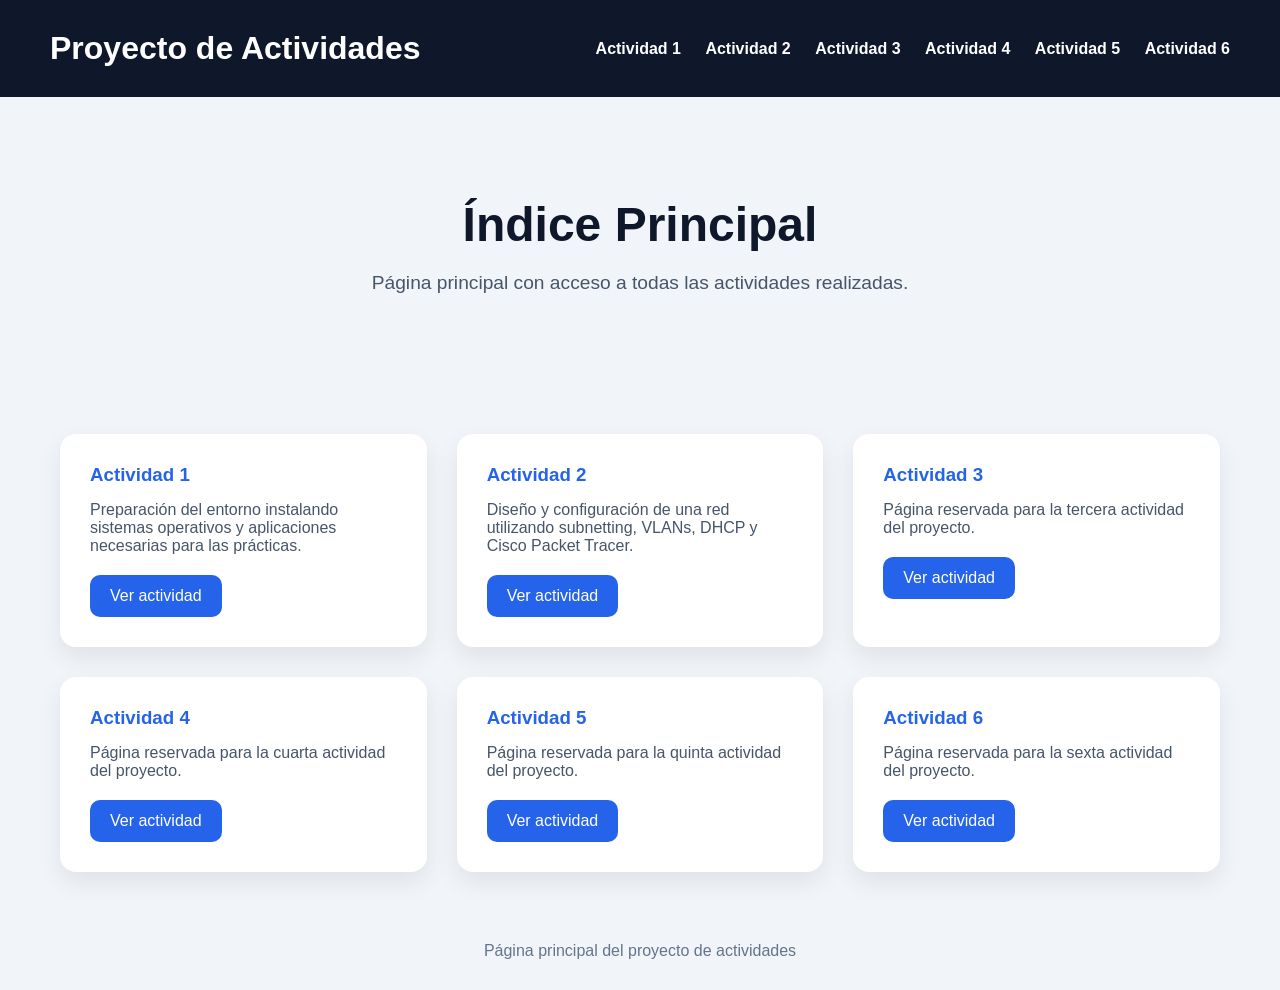
==== index.html @ eec074d3 "agregue cosas  nuevas" ====
<!DOCTYPE html>
<html lang="es">
<head>
  <meta charset="UTF-8">
  <meta name="viewport" content="width=device-width, initial-scale=1.0">
  <title>Índice de Actividades</title>

  <style>
    * {
      margin: 0;
      padding: 0;
      box-sizing: border-box;
    }

    body {
      font-family: Arial, sans-serif;
      background: #f1f5f9;
      color: #1e293b;
    }

    header {
      background: #0f172a;
      color: white;
      padding: 30px 50px;
      display: flex;
      justify-content: space-between;
      align-items: center;
      position: sticky;
      top: 0;
    }

    header h1 {
      font-size: 2rem;
    }

    nav a {
      color: white;
      text-decoration: none;
      margin-left: 20px;
      font-weight: bold;
      transition: 0.3s;
    }

    nav a:hover {
      color: #60a5fa;
    }

    .hero {
      text-align: center;
      padding: 100px 20px;
    }

    .hero h2 {
      font-size: 3rem;
      margin-bottom: 20px;
      color: #0f172a;
    }

    .hero p {
      font-size: 1.2rem;
      color: #475569;
    }

    .container {
      max-width: 1200px;
      margin: auto;
      padding: 40px 20px;
      display: grid;
      grid-template-columns: repeat(auto-fit, minmax(300px, 1fr));
      gap: 30px;
    }

    .card {
      background: white;
      border-radius: 16px;
      padding: 30px;
      box-shadow: 0 10px 25px rgba(0,0,0,0.08);
      transition: 0.3s;
    }

    .card:hover {
      transform: translateY(-5px);
    }

    .card h3 {
      margin-bottom: 15px;
      color: #2563eb;
    }

    .card p {
      margin-bottom: 20px;
      color: #475569;
    }

    .card a {
      display: inline-block;
      padding: 12px 20px;
      background: #2563eb;
      color: white;
      text-decoration: none;
      border-radius: 10px;
      transition: 0.3s;
    }

    .card a:hover {
      background: #1d4ed8;
    }

    footer {
      text-align: center;
      padding: 30px;
      color: #64748b;
    }
  </style>
</head>
<body>

  <header>
    <h1>Proyecto de Actividades</h1>

    <nav>
      <a href="actividad1.html">Actividad 1</a>
      <a href="actividad2.html">Actividad 2</a>
      <a href="actividad3.html">Actividad 3</a>
      <a href="actividad4.html">Actividad 4</a>
      <a href="actividad5.html">Actividad 5</a>
      <a href="actividad6.html">Actividad 6</a>
    </nav>
  </header>

  <section class="hero">
    <h2>Índice Principal</h2>
    <p>
      Página principal con acceso a todas las actividades realizadas.
    </p>
  </section>

  <section class="container">

    <div class="card">
      <h3>Actividad 1</h3>
      <p>
        Preparación del entorno instalando sistemas operativos y aplicaciones necesarias para las prácticas.
      </p>
      <a href="actividad1.html">Ver actividad</a>
    </div>

    <div class="card">
      <h3>Actividad 2</h3>
      <p>
        Diseño y configuración de una red utilizando subnetting, VLANs, DHCP y Cisco Packet Tracer.
      </p>
      <a href="actividad2.html">Ver actividad</a>
    </div>

    <div class="card">
      <h3>Actividad 3</h3>
      <p>
        Página reservada para la tercera actividad del proyecto.
      </p>
      <a href="actividad3.html">Ver actividad</a>
    </div>

    <div class="card">
      <h3>Actividad 4</h3>
      <p>
        Página reservada para la cuarta actividad del proyecto.
      </p>
      <a href="actividad4.html">Ver actividad</a>
    </div>

    <div class="card">
      <h3>Actividad 5</h3>
      <p>
        Página reservada para la quinta actividad del proyecto.
      </p>
      <a href="actividad5.html">Ver actividad</a>
    </div>

    <div class="card">
      <h3>Actividad 6</h3>
      <p>
        Página reservada para la sexta actividad del proyecto.
      </p>
      <a href="actividad6.html">Ver actividad</a>
    </div>

  </section>

  <footer>
    Página principal del proyecto de actividades
  </footer>

  <script>
    console.log('Página principal cargada correctamente');
  </script>

</body>
</html>
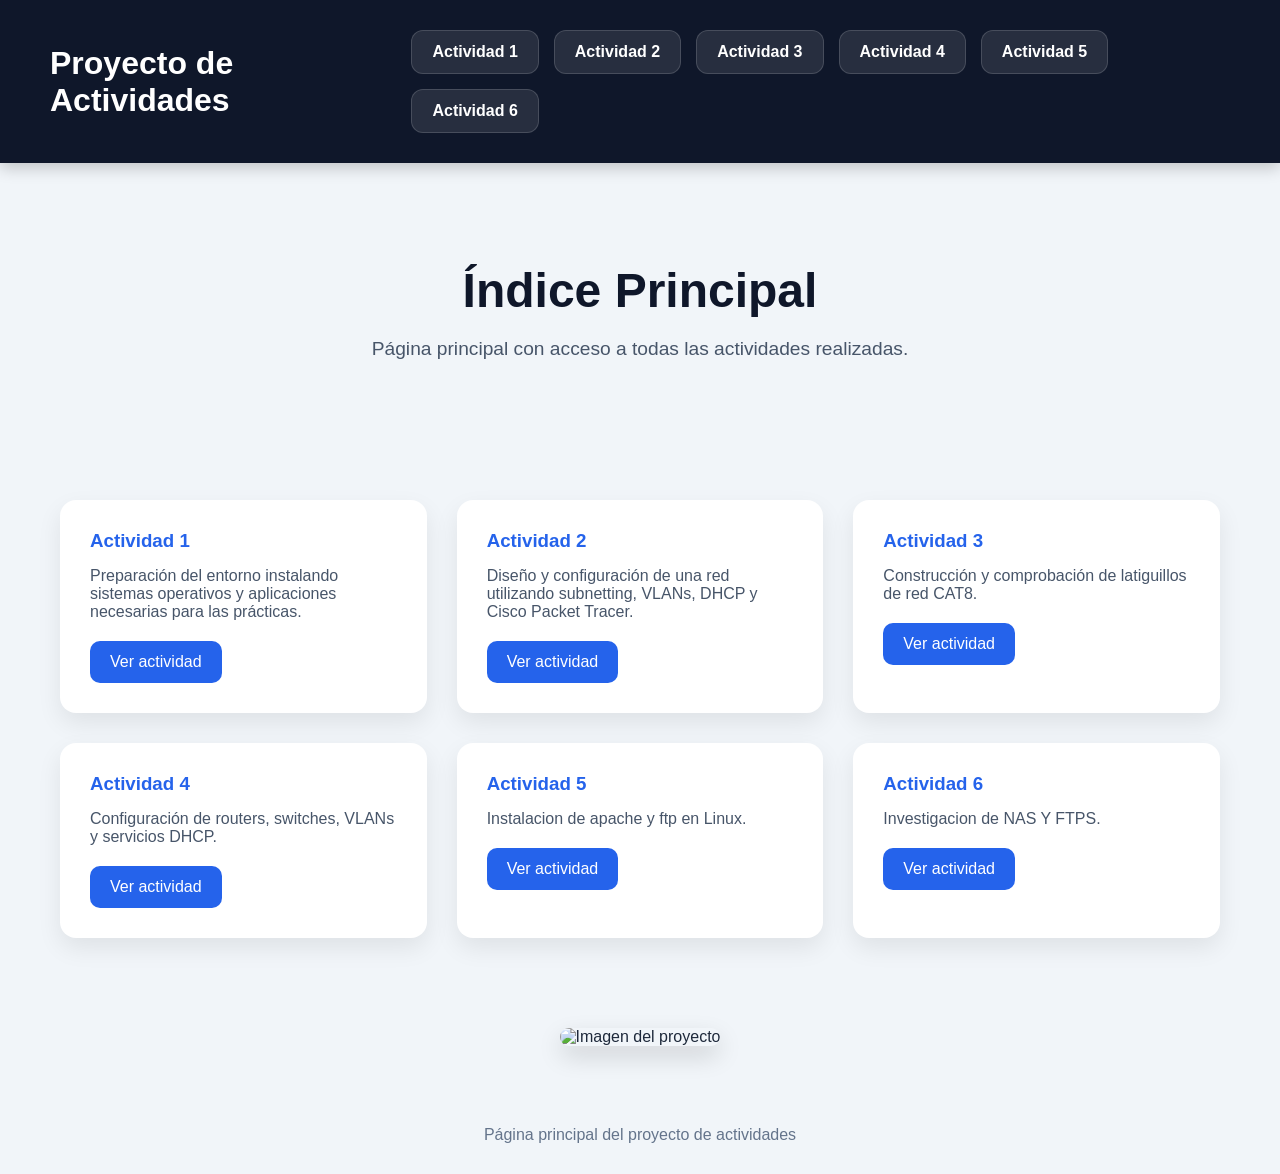
==== commit 9244eca9: "agregue cosas  nuevas" ====
--- a/index.html
+++ b/index.html
@@ -1,121 +1,152 @@
 <!DOCTYPE html>
 <html lang="es">
 <head>
+
   <meta charset="UTF-8">
   <meta name="viewport" content="width=device-width, initial-scale=1.0">
+
   <title>Índice de Actividades</title>
 
   <style>
-    * {
-      margin: 0;
-      padding: 0;
-      box-sizing: border-box;
-    }
-
-    body {
+
+    *{
+      margin:0;
+      padding:0;
+      box-sizing:border-box;
+    }
+
+    body{
       font-family: Arial, sans-serif;
-      background: #f1f5f9;
-      color: #1e293b;
-    }
-
-    header {
-      background: #0f172a;
-      color: white;
-      padding: 30px 50px;
-      display: flex;
-      justify-content: space-between;
-      align-items: center;
-      position: sticky;
-      top: 0;
-    }
-
-    header h1 {
-      font-size: 2rem;
-    }
-
-    nav a {
-      color: white;
-      text-decoration: none;
-      margin-left: 20px;
-      font-weight: bold;
-      transition: 0.3s;
-    }
-
-    nav a:hover {
-      color: #60a5fa;
-    }
-
-    .hero {
-      text-align: center;
-      padding: 100px 20px;
-    }
-
-    .hero h2 {
-      font-size: 3rem;
-      margin-bottom: 20px;
-      color: #0f172a;
-    }
-
-    .hero p {
-      font-size: 1.2rem;
-      color: #475569;
-    }
-
-    .container {
-      max-width: 1200px;
-      margin: auto;
-      padding: 40px 20px;
-      display: grid;
-      grid-template-columns: repeat(auto-fit, minmax(300px, 1fr));
-      gap: 30px;
-    }
-
-    .card {
-      background: white;
-      border-radius: 16px;
-      padding: 30px;
-      box-shadow: 0 10px 25px rgba(0,0,0,0.08);
-      transition: 0.3s;
-    }
-
-    .card:hover {
-      transform: translateY(-5px);
-    }
-
-    .card h3 {
-      margin-bottom: 15px;
-      color: #2563eb;
-    }
-
-    .card p {
-      margin-bottom: 20px;
-      color: #475569;
-    }
-
-    .card a {
-      display: inline-block;
-      padding: 12px 20px;
-      background: #2563eb;
-      color: white;
-      text-decoration: none;
-      border-radius: 10px;
-      transition: 0.3s;
-    }
-
-    .card a:hover {
-      background: #1d4ed8;
-    }
-
-    footer {
-      text-align: center;
-      padding: 30px;
-      color: #64748b;
-    }
+      background:#f1f5f9;
+      color:#1e293b;
+    }
+
+    header{
+      background:#0f172a;
+      color:white;
+      padding:30px 50px;
+      display:flex;
+      justify-content:space-between;
+      align-items:center;
+      position:sticky;
+      top:0;
+      box-shadow:0 5px 15px rgba(0,0,0,0.2);
+    }
+
+    header h1{
+      font-size:2rem;
+    }
+
+    nav{
+      display:flex;
+      gap:15px;
+      flex-wrap:wrap;
+    }
+
+    nav a{
+      text-decoration:none;
+      color:white;
+      background:rgba(255,255,255,0.1);
+      padding:12px 20px;
+      border-radius:12px;
+      font-weight:bold;
+      transition:all 0.3s ease;
+      border:1px solid rgba(255,255,255,0.15);
+    }
+
+    nav a:hover{
+      background:#2563eb;
+      transform:translateY(-3px);
+      box-shadow:0 5px 15px rgba(37,99,235,0.4);
+    }
+
+    .hero{
+      text-align:center;
+      padding:100px 20px;
+    }
+
+    .hero h2{
+      font-size:3rem;
+      margin-bottom:20px;
+      color:#0f172a;
+    }
+
+    .hero p{
+      font-size:1.2rem;
+      color:#475569;
+    }
+
+    .container{
+      max-width:1200px;
+      margin:auto;
+      padding:40px 20px;
+      display:grid;
+      grid-template-columns:repeat(auto-fit, minmax(300px, 1fr));
+      gap:30px;
+    }
+
+    .card{
+      background:white;
+      border-radius:16px;
+      padding:30px;
+      box-shadow:0 10px 25px rgba(0,0,0,0.08);
+      transition:0.3s;
+    }
+
+    .card:hover{
+      transform:translateY(-5px);
+    }
+
+    .card h3{
+      margin-bottom:15px;
+      color:#2563eb;
+    }
+
+    .card p{
+      margin-bottom:20px;
+      color:#475569;
+    }
+
+    .card a{
+      display:inline-block;
+      padding:12px 20px;
+      background:#2563eb;
+      color:white;
+      text-decoration:none;
+      border-radius:10px;
+      transition:0.3s;
+    }
+
+    .card a:hover{
+      background:#1d4ed8;
+    }
+
+    .imagen-index{
+      text-align:center;
+      margin:50px 0;
+    }
+
+    .imagen-index img{
+      width:80%;
+      max-width:900px;
+      border-radius:20px;
+      box-shadow:0 10px 25px rgba(0,0,0,0.15);
+    }
+
+    footer{
+      text-align:center;
+      padding:30px;
+      color:#64748b;
+    }
+
   </style>
+
 </head>
+
 <body>
 
   <header>
+
     <h1>Proyecto de Actividades</h1>
 
     <nav>
@@ -126,74 +157,112 @@
       <a href="actividad5.html">Actividad 5</a>
       <a href="actividad6.html">Actividad 6</a>
     </nav>
+
   </header>
 
   <section class="hero">
+
     <h2>Índice Principal</h2>
+
     <p>
       Página principal con acceso a todas las actividades realizadas.
     </p>
+
   </section>
 
   <section class="container">
 
     <div class="card">
+
       <h3>Actividad 1</h3>
+
       <p>
         Preparación del entorno instalando sistemas operativos y aplicaciones necesarias para las prácticas.
       </p>
+
       <a href="actividad1.html">Ver actividad</a>
-    </div>
-
-    <div class="card">
+
+    </div>
+
+    <div class="card">
+
       <h3>Actividad 2</h3>
+
       <p>
         Diseño y configuración de una red utilizando subnetting, VLANs, DHCP y Cisco Packet Tracer.
       </p>
+
       <a href="actividad2.html">Ver actividad</a>
-    </div>
-
-    <div class="card">
+
+    </div>
+
+    <div class="card">
+
       <h3>Actividad 3</h3>
-      <p>
-        Página reservada para la tercera actividad del proyecto.
-      </p>
+
+      <p>
+        Construcción y comprobación de latiguillos de red CAT8.
+      </p>
+
       <a href="actividad3.html">Ver actividad</a>
-    </div>
-
-    <div class="card">
+
+    </div>
+
+    <div class="card">
+
       <h3>Actividad 4</h3>
-      <p>
-        Página reservada para la cuarta actividad del proyecto.
-      </p>
+
+      <p>
+        Configuración de routers, switches, VLANs y servicios DHCP.
+      </p>
+
       <a href="actividad4.html">Ver actividad</a>
-    </div>
-
-    <div class="card">
+
+    </div>
+
+    <div class="card">
+
       <h3>Actividad 5</h3>
-      <p>
-        Página reservada para la quinta actividad del proyecto.
-      </p>
+
+      <p>
+        Instalacion de apache y ftp en Linux.
+      </p>
+
       <a href="actividad5.html">Ver actividad</a>
-    </div>
-
-    <div class="card">
+
+    </div>
+
+    <div class="card">
+
       <h3>Actividad 6</h3>
-      <p>
-        Página reservada para la sexta actividad del proyecto.
-      </p>
+
+      <p>
+        Investigacion de NAS Y FTPS.
+      </p>
+
       <a href="actividad6.html">Ver actividad</a>
+
     </div>
 
   </section>
 
+  <section class="imagen-index">
+
+    <img src="TU-IMAGEN.jpg" alt="Imagen del proyecto">
+
+  </section>
+
   <footer>
+
     Página principal del proyecto de actividades
+
   </footer>
 
   <script>
+
     console.log('Página principal cargada correctamente');
+
   </script>
 
 </body>
-</html>
+</html>
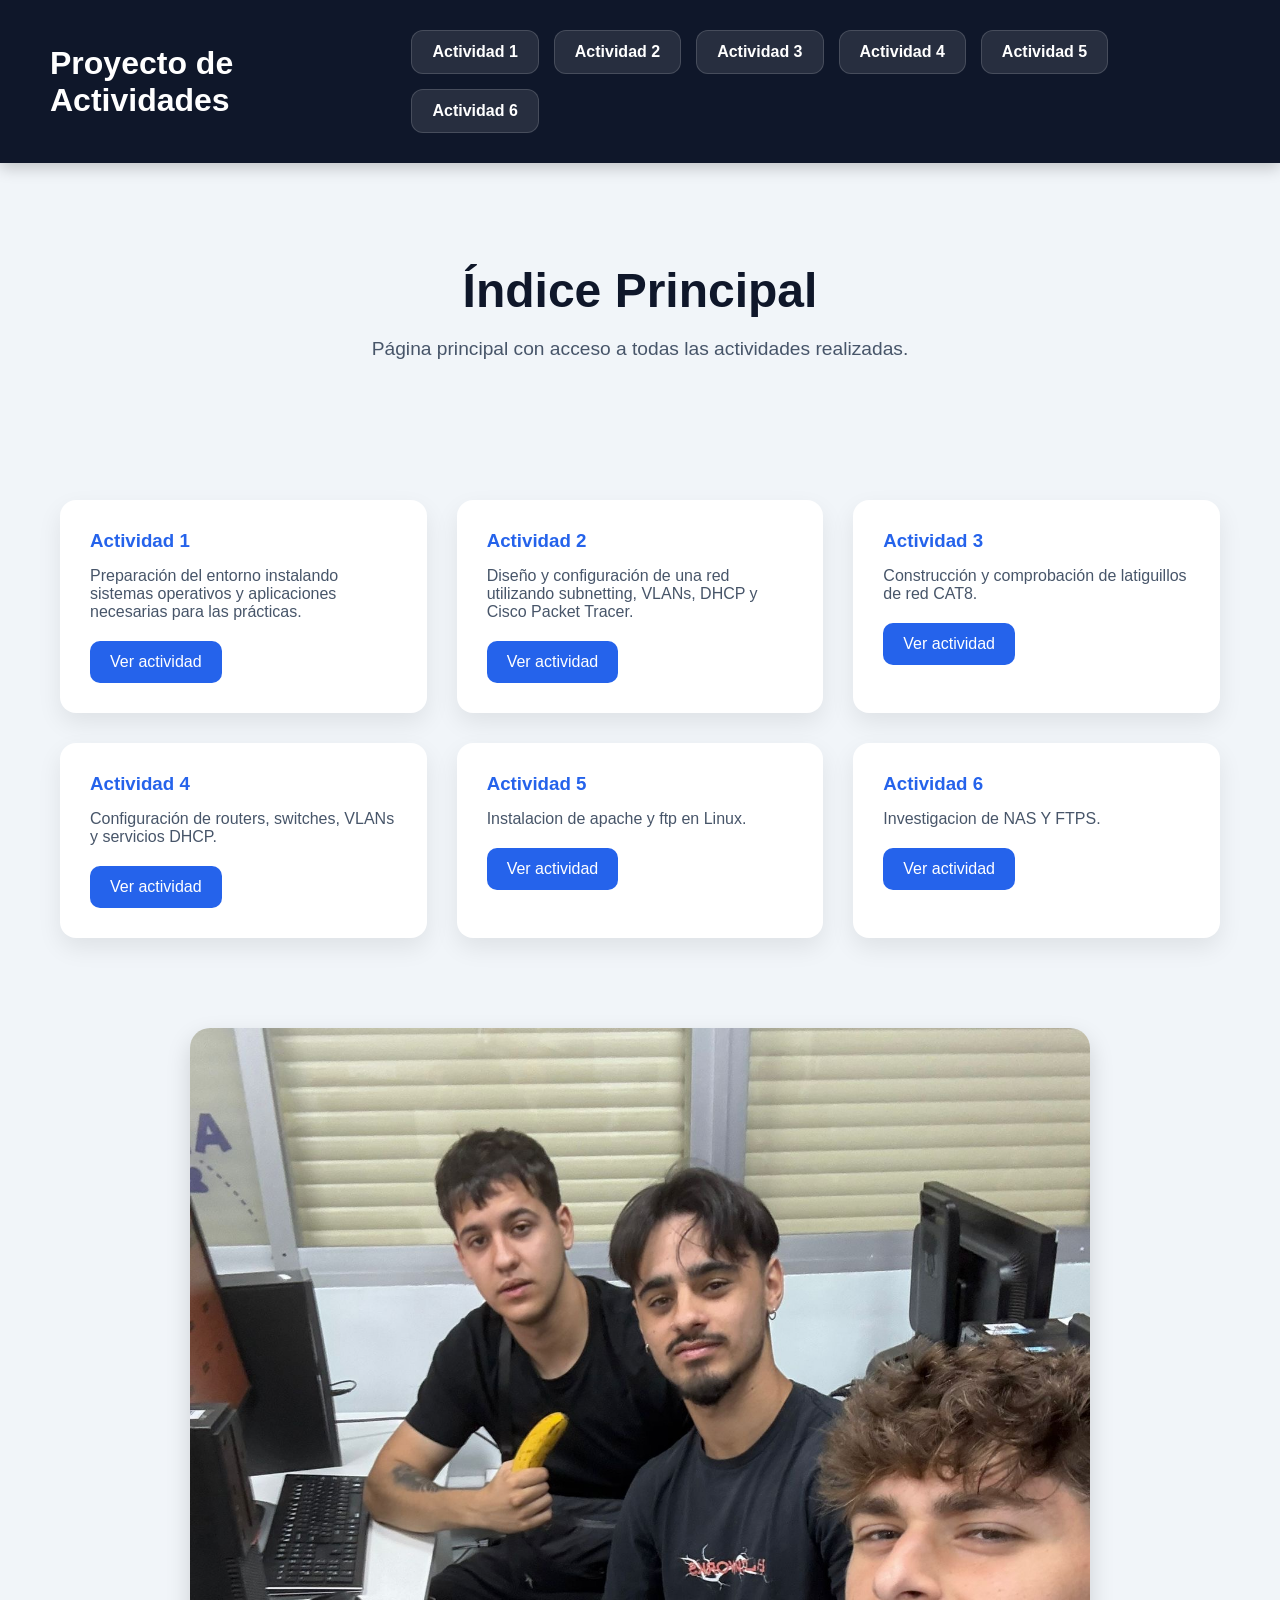
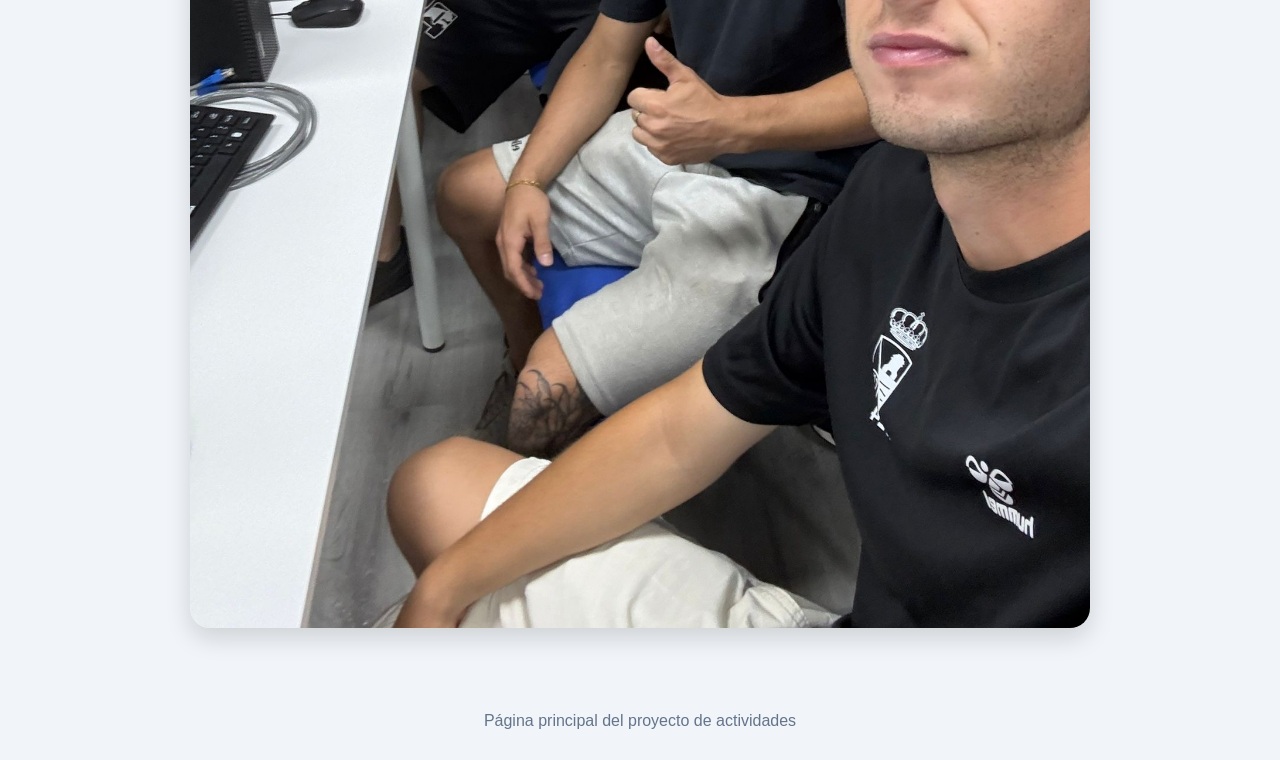
==== commit f66b0226: "agregue cosas  nuevas" ====
--- a/index.html
+++ b/index.html
@@ -248,7 +248,7 @@
 
   <section class="imagen-index">
 
-    <img src="TU-IMAGEN.jpg" alt="Imagen del proyecto">
+    <img src="a7aab9f6-6136-4e9c-9f87-689cf55d6220.JPG" alt="Imagen del proyecto">
 
   </section>
 
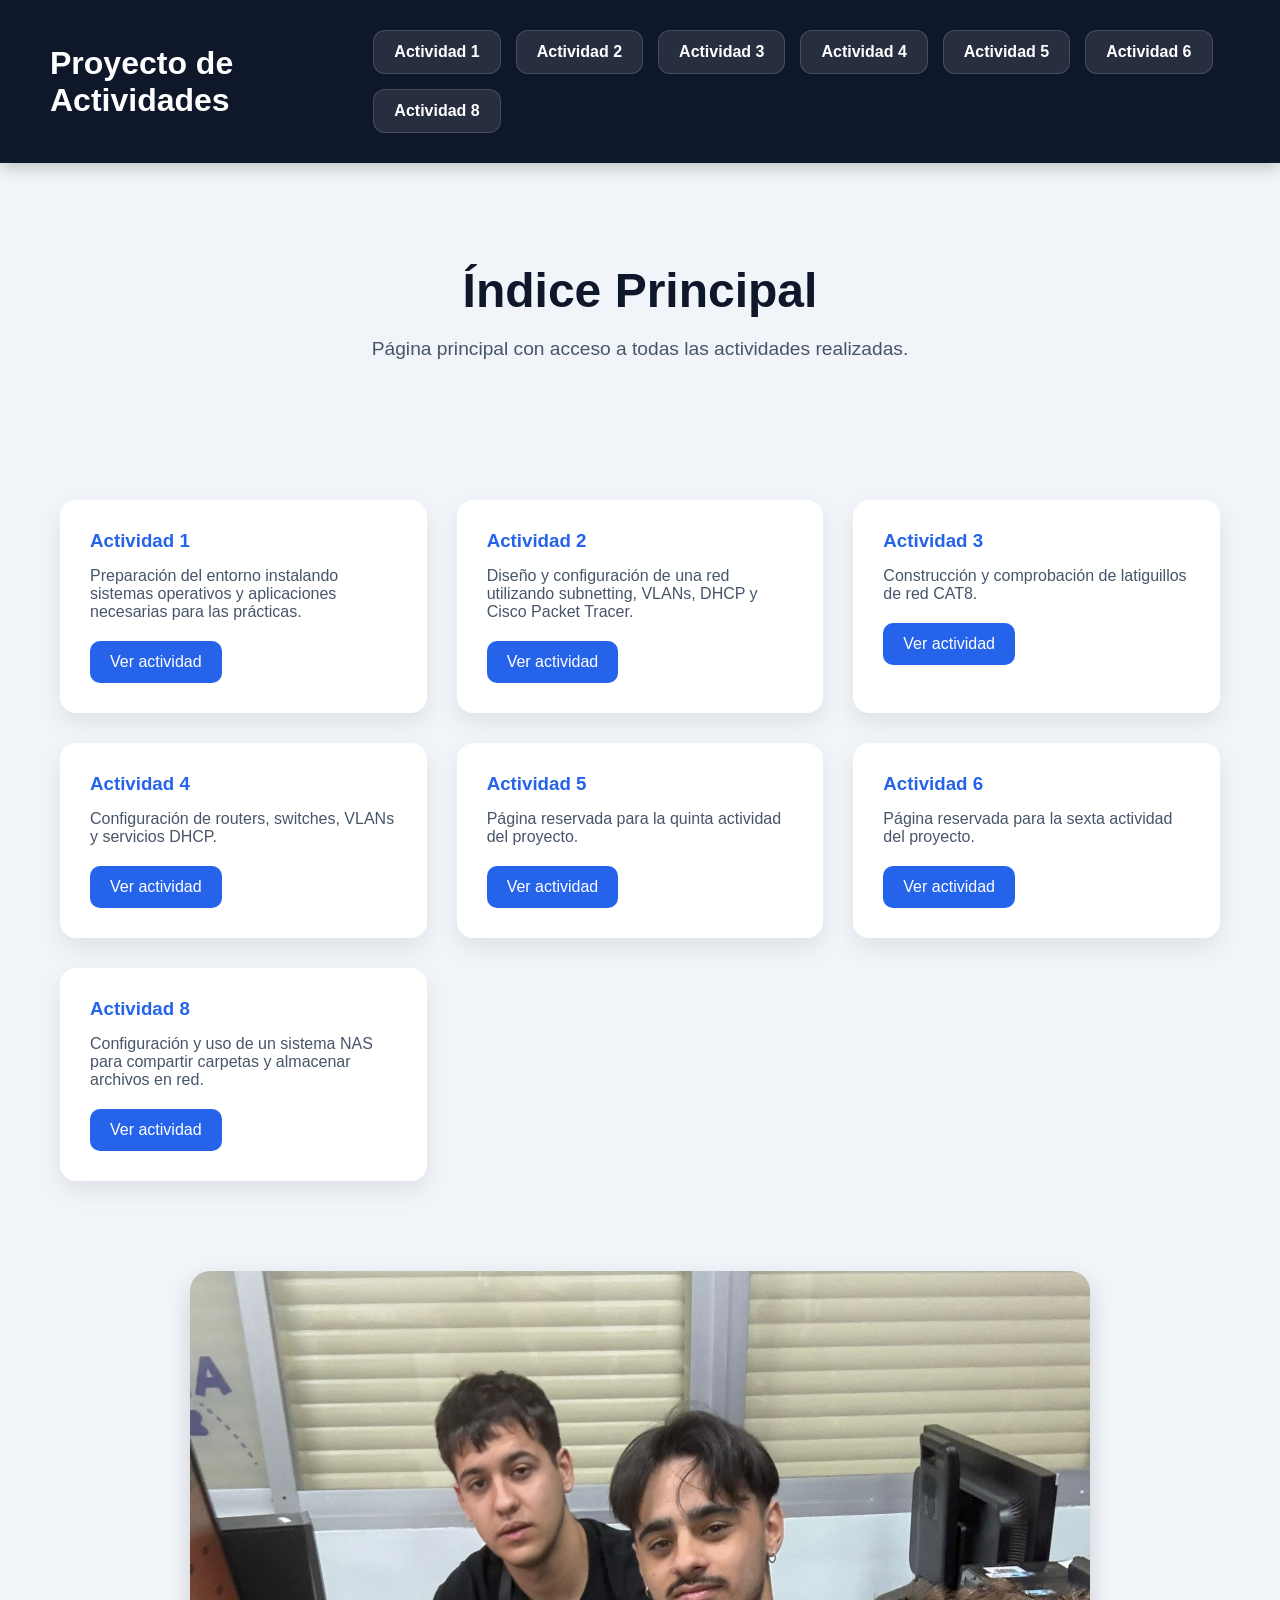
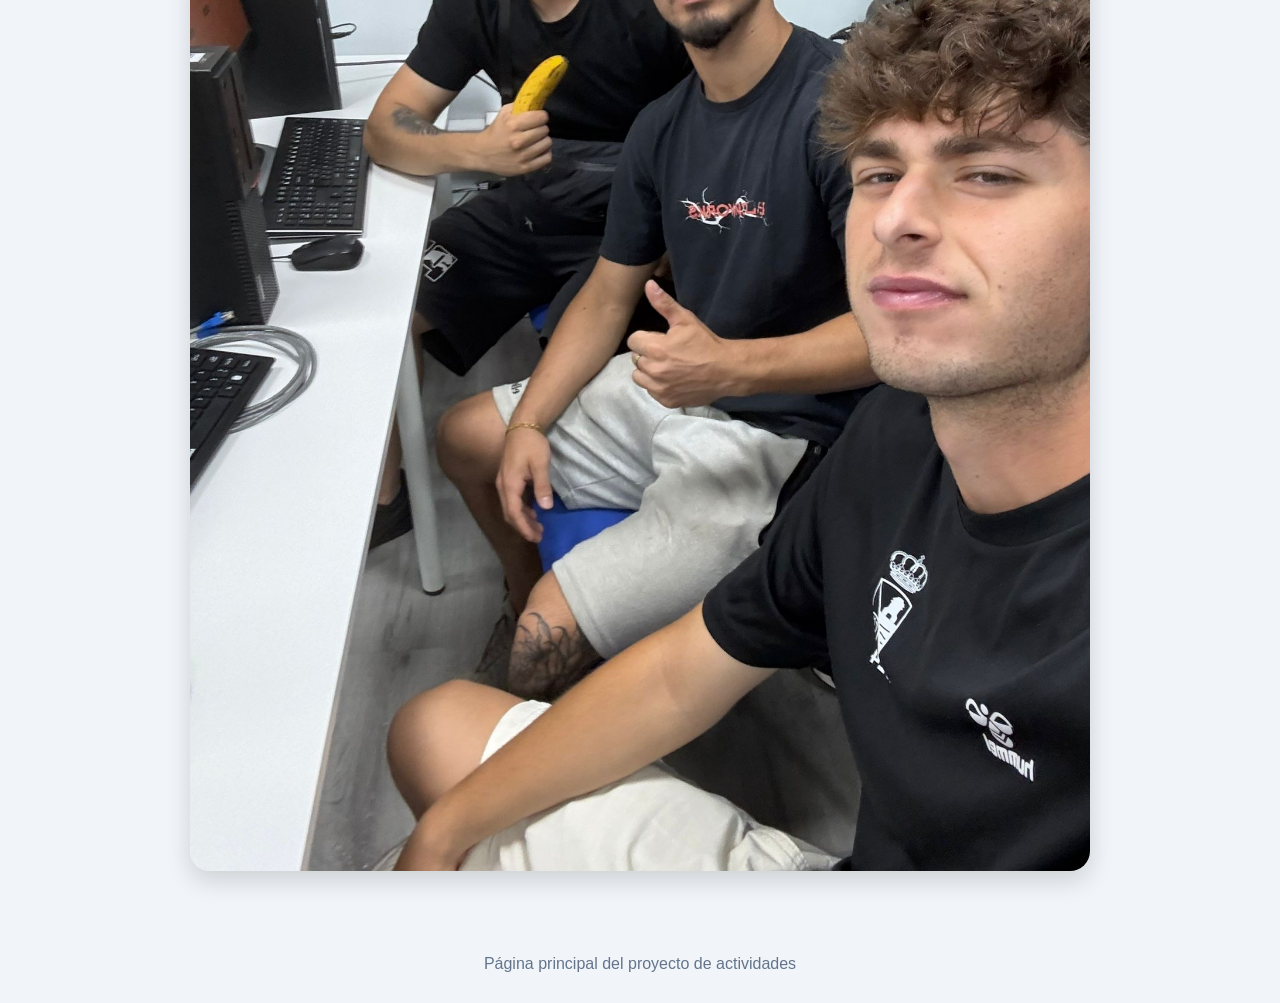
==== commit 572069cf: "oliwis" ====
--- a/index.html
+++ b/index.html
@@ -156,6 +156,7 @@
       <a href="actividad4.html">Actividad 4</a>
       <a href="actividad5.html">Actividad 5</a>
       <a href="actividad6.html">Actividad 6</a>
+      <a href="actividad8.html">Actividad 8</a>
     </nav>
 
   </header>
@@ -225,7 +226,7 @@
       <h3>Actividad 5</h3>
 
       <p>
-        Instalacion de apache y ftp en Linux.
+        Página reservada para la quinta actividad del proyecto.
       </p>
 
       <a href="actividad5.html">Ver actividad</a>
@@ -237,10 +238,22 @@
       <h3>Actividad 6</h3>
 
       <p>
-        Investigacion de NAS Y FTPS.
+        Página reservada para la sexta actividad del proyecto.
       </p>
 
       <a href="actividad6.html">Ver actividad</a>
+
+    </div>
+
+    <div class="card">
+
+      <h3>Actividad 8</h3>
+
+      <p>
+        Configuración y uso de un sistema NAS para compartir carpetas y almacenar archivos en red.
+      </p>
+
+      <a href="actividad8.html">Ver actividad</a>
 
     </div>
 
